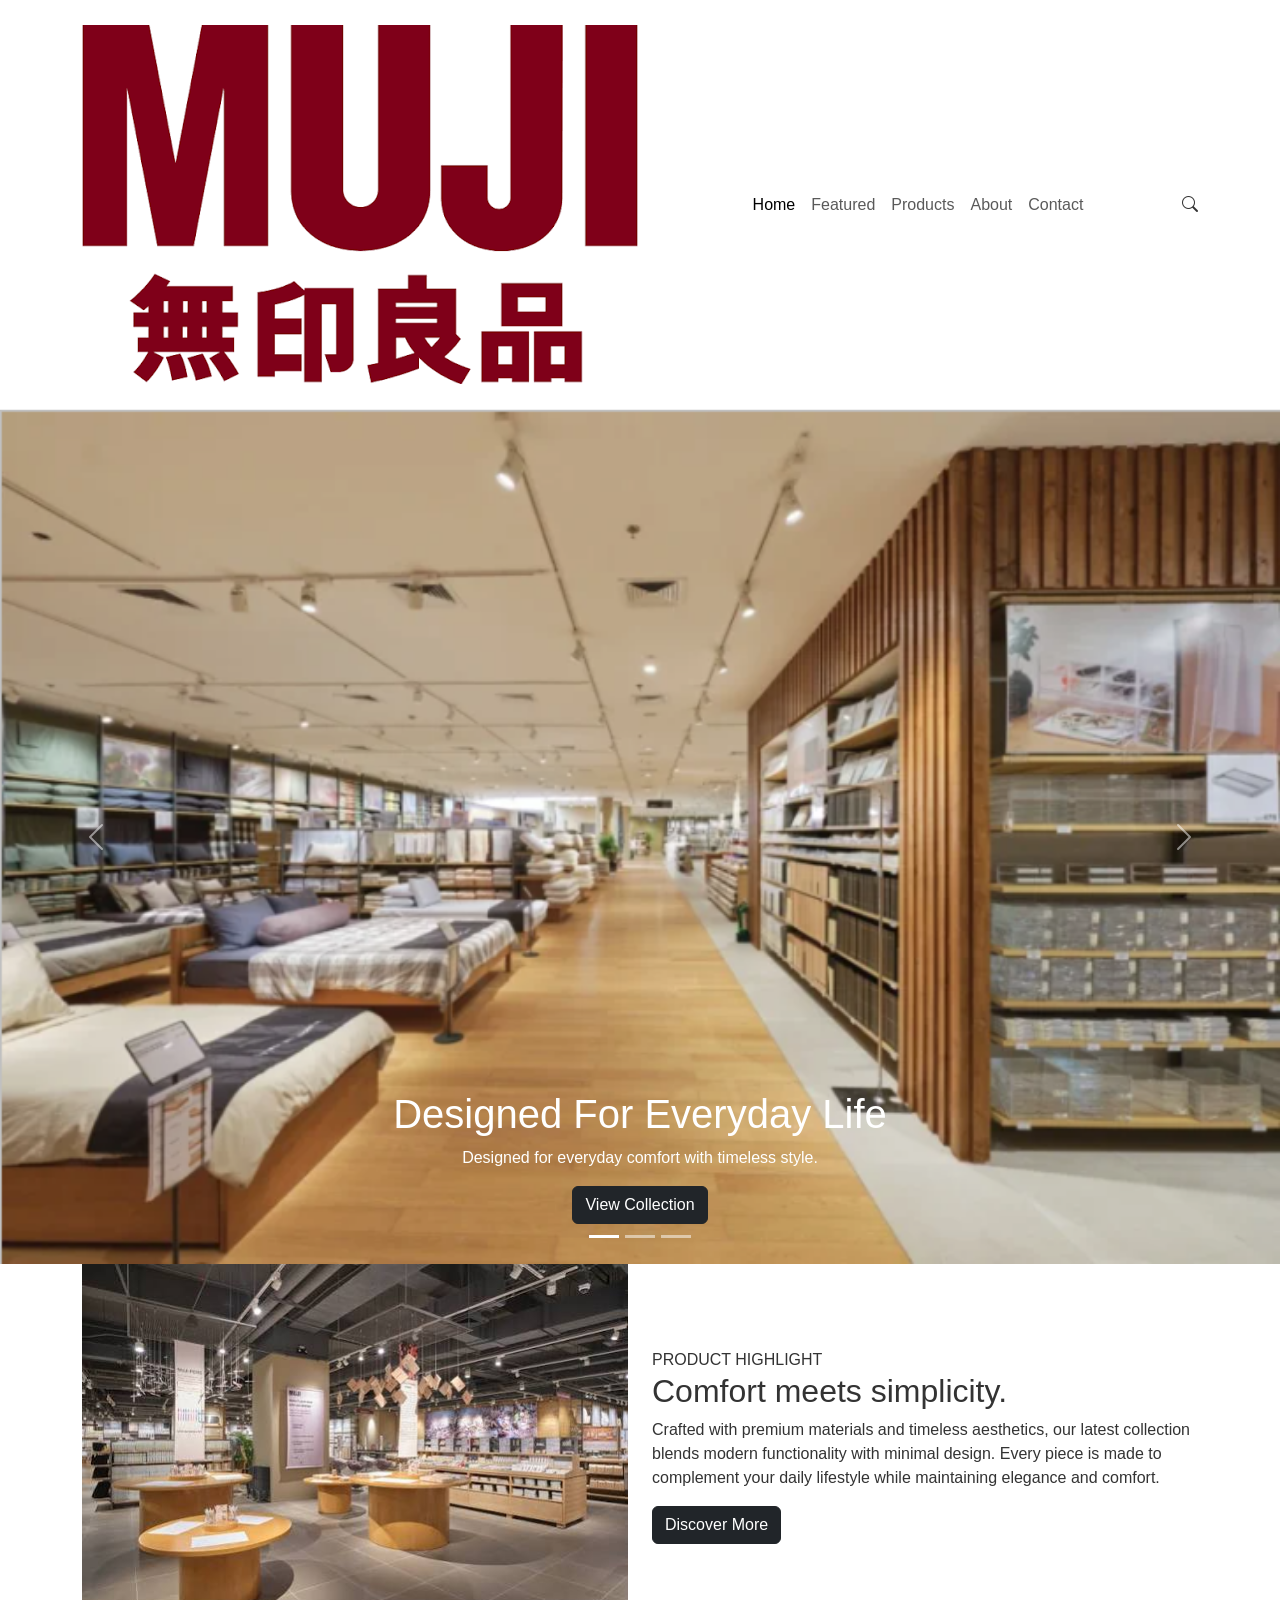
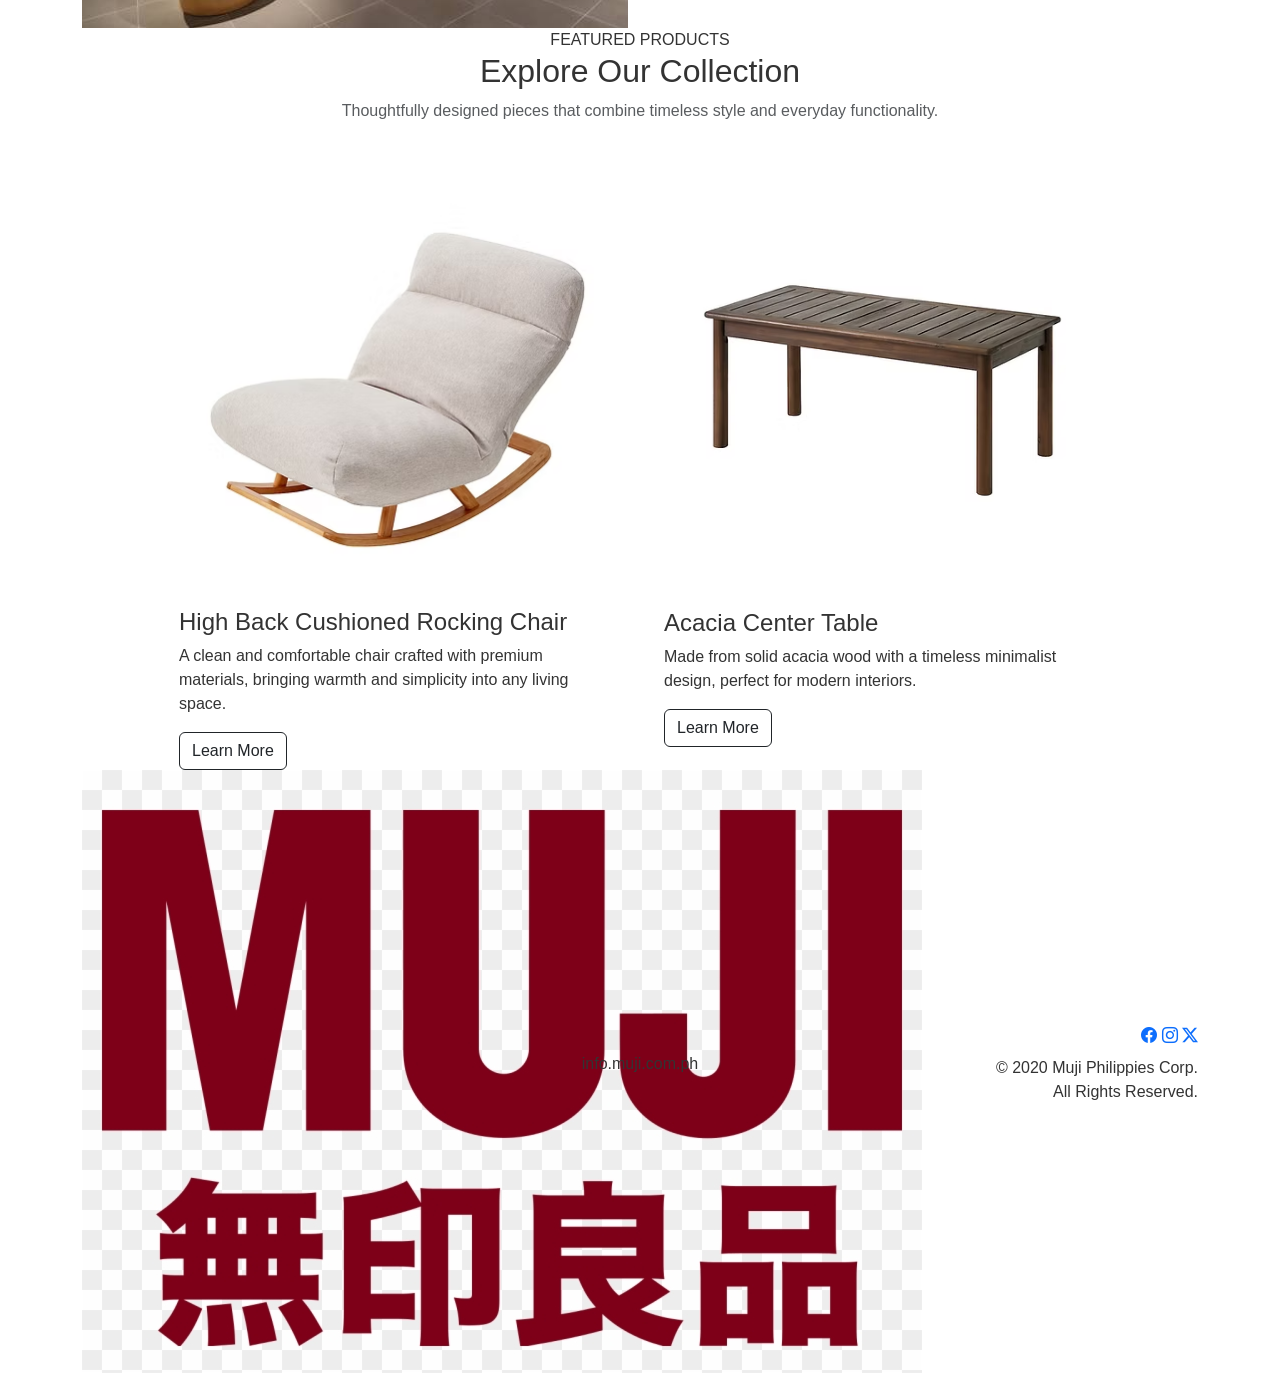
==== index.html @ a1cabf9c "Added HTML, CSS, and images Added individual files rather than folders containing said files" ====
<!DOCTYPE html>
<html lang="en">

<head>
    <meta charset="UTF-8">
    <meta name="viewport" content="width=device-width, initial-scale=1.0">
    <title>MUJI</title>
    <link href="https://cdn.jsdelivr.net/npm/bootstrap@5.3.3/dist/css/bootstrap.min.css" rel="stylesheet">
    <link rel="stylesheet" href="https://cdn.jsdelivr.net/npm/bootstrap-icons@1.11.3/font/bootstrap-icons.min.css">
    <link rel="stylesheet" href="style.css">
</head>

<body>
    <nav class="navbar navbar-expand-lg fixed-top">
        <div class="container">
            <a class="navbar-brand" href="#">
                <img src="logo.png" class="logo" alt="Logo">
            </a>

            <button class="navbar-toggler" type="button" data-bs-toggle="collapse" data-bs-target="#navbarNav">
                <span class="navbar-toggler-icon"></span>
            </button>

            <div class="collapse navbar-collapse justify-content-center" id="navbarNav">
                <ul class="navbar-nav">
                    <li class="nav-item">
                        <a class="nav-link active" href="#">Home</a>
                    </li>

                    <li class="nav-item">
                        <a class="nav-link" href="#featured">Featured</a>
                    </li>

                    <li class="nav-item">
                        <a class="nav-link" href="#products">Products</a>
                    </li>

                    <li class="nav-item">
                        <a class="nav-link" href="#about">About</a>
                    </li>

                    <li class="nav-item">
                        <a class="nav-link" href="#contact">Contact</a>
                    </li>

                </ul>

            </div>

            <div class="d-none d-lg-flex align-items-center">
                <i class="bi bi-search search-icon"></i>

            </div>

        </div>

    </nav>

    <section id="hero">

        <div id="heroCarousel" class="carousel slide carousel-fade" data-bs-ride="carousel" data-bs-interval="4000">
            <div class="carousel-indicators">

                <button type="button" data-bs-target="#heroCarousel" data-bs-slide-to="0" class="active"></button>

                <button type="button" data-bs-target="#heroCarousel" data-bs-slide-to="1"></button>

                <button type="button" data-bs-target="#heroCarousel" data-bs-slide-to="2"></button>

            </div>

            <div class="carousel-inner">
                <div class="carousel-item active">
                    <img src="muji hero.png" class="d-block w-100 hero-image" alt="Bedroom">
                    <div class="carousel-caption">
                        <h1>Designed For Everyday Life</h1>
                        <p>Designed for everyday comfort with timeless style.</p>
                        <a href="#products" class="btn btn-dark">View Collection</a>

                    </div>

                </div>

                <div class="carousel-item">
                    <img src="muji hero 2.jpg" class="d-block w-100 hero-image" alt="Kitchenware">
                    <div class="carousel-caption">
                        <h1>Natural Materials.<br>
                            Modern Living.</h1>
                        <p>Minimal design with maximum functionality.</p>
                        <a href="#featured" class="btn btn-dark">Explore</a>

                    </div>

                </div>

                <div class="carousel-item">
                    <img src="muji hero 3.jpg" class="d-block w-100 hero-image" alt="Clothes">
                    <div class="carousel-caption">
                        <h1>Comfort,<br>
                            Meets Simplicity.
                        </h1>
                        <p>Inspired by simplicity and thoughtful craftsmanship.</p>
                        <a href="#about" class="btn btn-dark">Learn More</a>

                    </div>

                </div>

            </div>

            <button class="carousel-control-prev" type="button" data-bs-target="#heroCarousel" data-bs-slide="prev">
                <span class="carousel-control-prev-icon"></span>
            </button>

            <button class="carousel-control-next" type="button" data-bs-target="#heroCarousel" data-bs-slide="next">
                <span class="carousel-control-next-icon"></span>
            </button>

        </div>

    </section>

    <section id="featured" class="featured-image">

        <div class="container-fluid p-0">
            <div class="row g-0">
                <div class="col-12">
                </div>

            </div>

        </div>

    </section>

    <section class="product-highlight">

        <div class="container">
            <div class="row align-items-center">
                <div class="col-lg-6 mb-5 mb-lg-0">
                    <img src="muji uptc 3.jpg" class="img-fluid" alt="Highlight Product">

                </div>

                <div class="col-lg-6">
                    <span class="section-label">PRODUCT HIGHLIGHT</span>
                    <h2>Comfort meets simplicity.</h2>
                    <p>Crafted with premium materials and timeless aesthetics, our latest collection blends modern
                        functionality with minimal design. Every piece is made to complement your daily lifestyle while
                        maintaining elegance and comfort.</p>

                    <a href="#products" class="btn btn-dark">Discover More</a>

                </div>

            </div>

        </div>

    </section>

    <section id="products" class="featured-products">

        <div class="container">

            <div class="text-center mb-5">

                <span class="section-label">
                    FEATURED PRODUCTS
                </span>

                <h2>
                    Explore Our Collection
                </h2>

                <p class="text-muted">
                    Thoughtfully designed pieces that combine timeless style and everyday functionality.
                </p>

            </div>

            <div class="row justify-content-center g-5">

                <!-- Product 1 -->

                <div class="col-lg-5">

                    <div class="product-card">

                        <img src="chair.png" class="img-fluid" alt="Minimal Lounge Chair">

                        <div class="product-content">

                            <h4>High Back Cushioned Rocking Chair</h4>

                            <p>
                                A clean and comfortable chair crafted with premium materials,
                                bringing warmth and simplicity into any living space.
                            </p>

                            <a href="#" class="btn btn-outline-dark">
                                Learn More
                            </a>

                        </div>

                    </div>

                </div>

                <!-- Product 2 -->

                <div class="col-lg-5">

                    <div class="product-card">

                        <img src="table.png" class="img-fluid" alt="Acacia Center Table">

                        <div class="product-content">

                            <h4>Acacia Center Table</h4>

                            <p>
                                Made from solid acacia wood with a timeless minimalist design,
                                perfect for modern interiors.
                            </p>

                            <a href="#" class="btn btn-outline-dark">
                                Learn More
                            </a>

                        </div>

                    </div>

                </div>

            </div>

        </div>

    </section>

    <footer id="contact" class="footer">

        <div class="container">
            <div class="row justify-content-between align-items-center">
                <div class="col-lg-4">
                    <img src="footer logo.png" alt="Logo" class="footer-logo">

                </div>

                <div class="col-lg-4 text-center">
                    <p>
                        info.muji.com.ph
                    </p>

                </div>

                <div class="col-lg-4 text-lg-end">
                    <div class="social-icons">

                        <a href="#"><i class="bi bi-facebook"></i></a>

                        <a href="#"><i class="bi bi-instagram"></i></a>

                        <a href="#"><i class="bi bi-twitter-x"></i></a>

                    </div>

                    <p class="mt-2">
                        © 2020 Muji Philippies Corp.<br>
                        All Rights Reserved.
                    </p>

                </div>

            </div>

        </div>

    </footer>

    <script src="https://cdn.jsdelivr.net/npm/bootstrap@5.3.3/dist/js/bootstrap.bundle.min.js"></script>

</body>

</html>
---- style.css ----
/* Typography & Reset */
* {
  box-sizing: border-box;
  margin: 0;
  padding: 0;
  font-family: "Helvetica Neue", Helvetica, Arial, sans-serif;
}

body {
  background-color: #ffffff;
  color: #333333;
}

/* Header & Navbar Layout */
.navbar {
  display: flex;
  justify-content: space-between;
  align-items: center;
  padding: 20px 40px;
  background-color: #ffffff;
  border-bottom: 1px solid #f0f0f0;
  position: relative;
  z-index: 100;
}

.logo-container {
  display: flex;
  flex-direction: column;
  color: #7f0019; /* Signature MUJI Red */
  font-weight: bold;
  line-height: 1.1;
}

.brand-en {
  font-size: 32px;
  letter-spacing: 1px;
}

.brand-jp {
  font-size: 14px;
  letter-spacing: 2px;
}

/* Base Desktop Nav Styles */
.nav-links {
  display: flex;
  align-items: center;
  gap: 35px;
}

.nav-links a {
  text-decoration: none;
  color: #7f0019;
  font-size: 16px;
  font-weight: 500;
  transition: opacity 0.2s;
}

.nav-links a:hover {
  opacity: 0.6;
}

/* Expandable Search Component Box */
.search-container {
  display: flex;
  align-items: center;
  border-bottom: 1px solid transparent;
  transition: border-color 0.3s ease-in-out;
  padding-bottom: 2px;
}

.search-container.active {
  border-color: #333333;
}

.search-input {
  width: 0;
  opacity: 0;
  border: none;
  outline: none;
  font-size: 15px;
  padding: 0;
  color: #7f0019;
  transition: width 0.3s ease-in-out, opacity 0.2s ease-in-out, padding 0.3s;
}

.search-container.active .search-input {
  width: 180px; /* Expand transition width smoothly */
  opacity: 1;
  padding: 0 8px;
}

.search-btn {
  background: none;
  border: none;
  cursor: pointer;
  color: #000000;
  display: flex;
  align-items: center;
  padding: 4px;
  transition: transform 0.2s;
}

.search-btn:hover {
  opacity: 0.7;
}

/* Mobile Hamburger Button Styling Setup */
.hamburger {
  display: none;
  flex-direction: column;
  justify-content: space-between;
  width: 30px;
  height: 21px;
  background: transparent;
  border: none;
  cursor: pointer;
  padding: 0;
  z-index: 110;
}

.hamburger span {
  width: 100%;
  height: 3px;
  background-color: #7f0019;
  transition: all 0.3s ease-in-out;
}

/* Main Layout Wrapper */
.content-wrapper {
  max-width: 800px;
  margin: 60px auto;
  padding: 0 24px;
}

.page-title {
  text-align: center;
  font-size: 48px;
  font-weight: 400;
  margin-bottom: 50px;
  color: #000000;
}

/* Accordion Component Layout styling */
.accordion-container {
  max-width: 450px;
  margin: 0 auto;
}

.accordion-item {
  border-bottom: 1px solid #333333;
  transition: opacity 0.3s ease;
}

/* Clean utility modifier for filtering search matches */
.accordion-item.hidden {
  display: none;
}

.accordion-header {
  width: 100%;
  display: flex;
  justify-content: space-between;
  align-items: center;
  background: none;
  border: none;
  padding: 14px 0;
  font-size: 22px;
  color: #000000;
  cursor: pointer;
  text-align: left;
}

.chevron {
  width: 0;
  height: 0;
  border-left: 8px solid transparent;
  border-right: 8px solid transparent;
  border-top: 10px solid #7f0019;
  transition: transform 0.3s ease;
  margin-right: 5px;
}

.accordion-item.active .chevron {
  transform: rotate(-180deg);
}

.accordion-content {
  max-height: 0;
  overflow: hidden;
  transition: max-height 0.3s ease-out;
}

.accordion-content p {
  padding: 10px 0 20px 0;
  color: #7f0019;
  font-size: 15px;
  line-height: 1.5;
}

/* --- Responsive Layout Breaks Mobile Screens (< 768px) --- */
@media (max-width: 767px) {
  .navbar {
    padding: 15px 24px;
  }
  
  .brand-en {
    font-size: 26px;
  }
  
  .brand-jp {
    font-size: 11px;
  }

  .hamburger {
    display: flex;
  }

  .hamburger.open span:nth-child(1) {
    transform: translateY(9px) rotate(45deg);
  }

  .hamburger.open span:nth-child(2) {
    opacity: 0;
  }

  .hamburger.open span:nth-child(3) {
    transform: translateY(-9px) rotate(-45deg);
  }

  /* Convert Top Menu strip to standard Mobile Slide Overlay */
  .nav-links {
    position: fixed;
    top: 0;
    right: -100%;
    width: 70%;
    height: 100vh;
    background-color: #ffffff;
    flex-direction: column;
    align-items: flex-start;
    padding: 100px 40px;
    gap: 25px;
    box-shadow: -5px 0 15px rgba(0, 0, 0, 0.05);
    transition: right 0.4s ease-in-out;
  }

  .nav-links.open {
    right: 0;
  }

  .nav-links a {
    font-size: 20px;
    width: 100%;
    padding-bottom: 10px;
    border-bottom: 1px solid #f5f5f5;
  }

  /* Search Adjustments on Mobile Overlay screens */
  .search-container {
    width: 100%;
    margin-top: 15px;
    border-bottom: 1px solid #7f0019;
  }
  
  .search-input {
    width: 100% !important;
    opacity: 1 !important;
    padding: 8px 0;
  }
  
  .search-btn {
    order: -1; 
    padding-left: 0;
  }

  .page-title {
    font-size: 36px;
    margin-bottom: 30px;
  }
  
  .accordion-header {
    font-size: 18px;
    padding: 12px 0;
  }
}
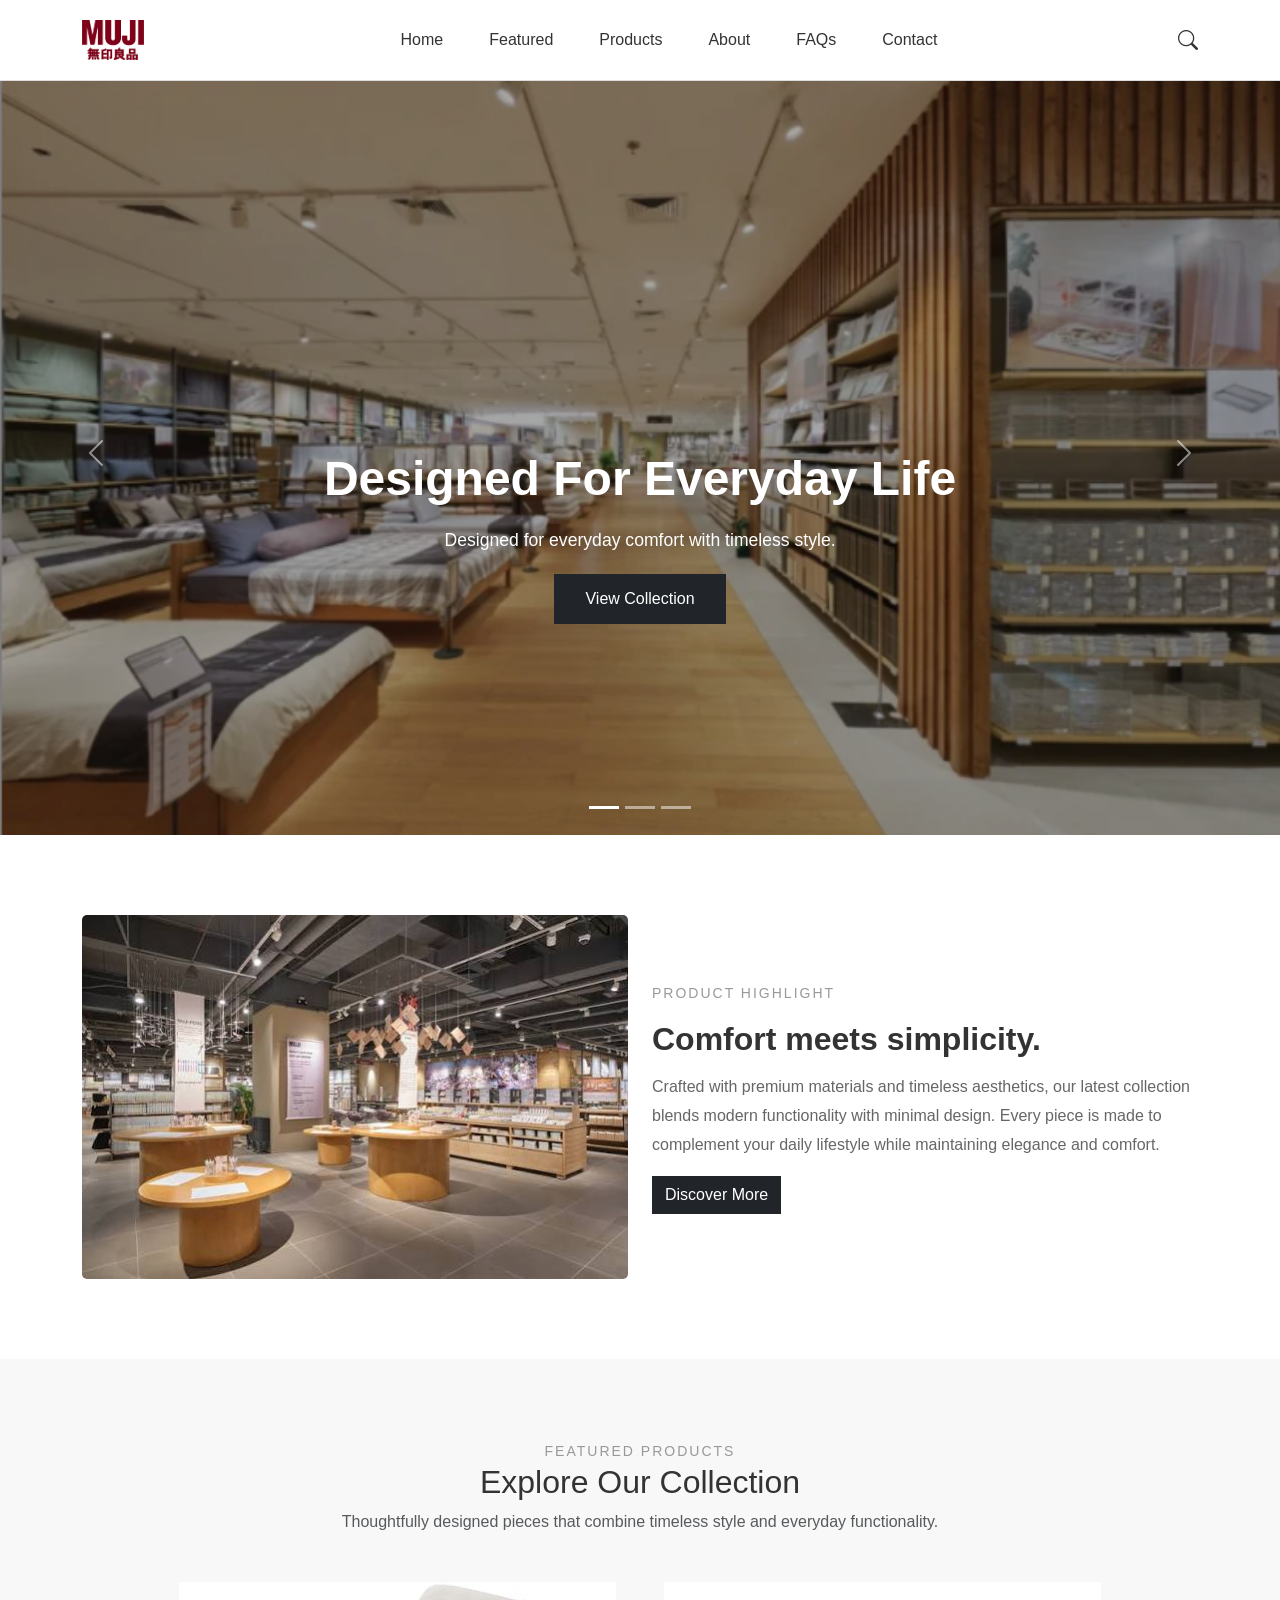
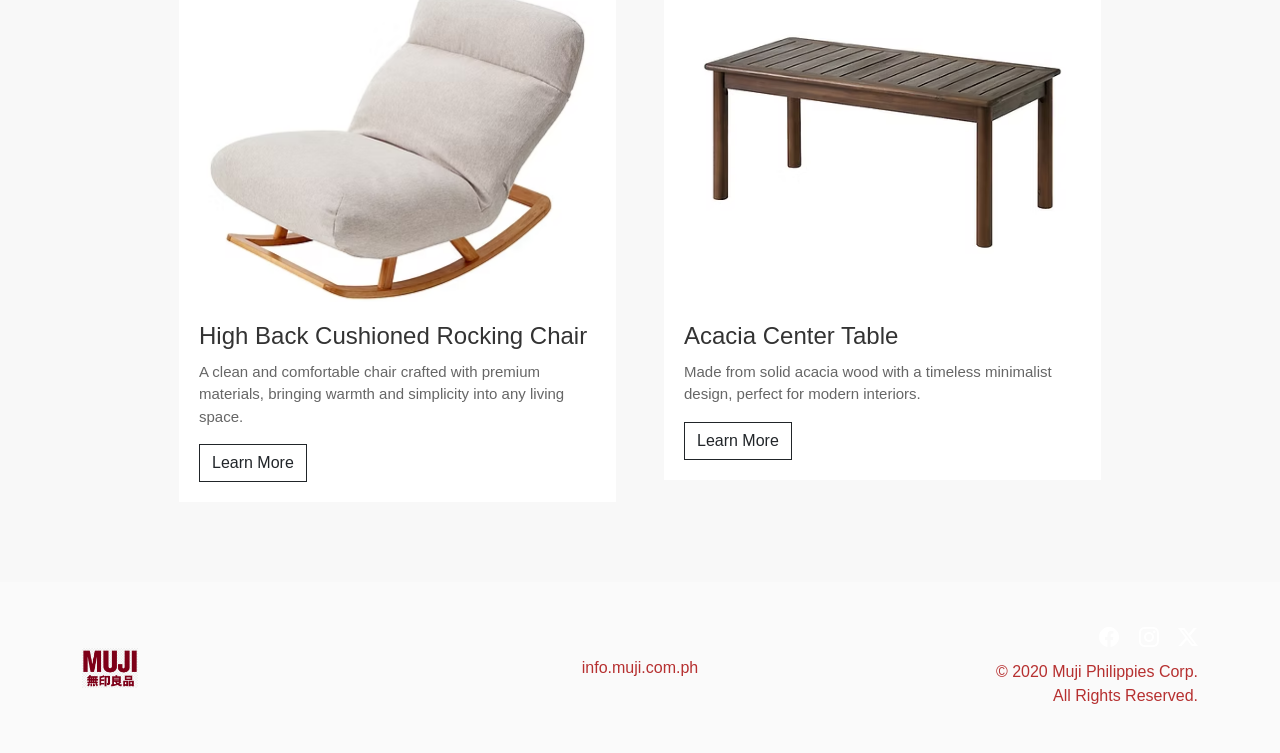
==== commit e93b4a08: "Added and organized files for the MUJI site" ====
--- a/index.html
+++ b/index.html
@@ -36,7 +36,11 @@
                     </li>
 
                     <li class="nav-item">
-                        <a class="nav-link" href="#about">About</a>
+                        <a class="nav-link" href="about.html">About</a>
+                    </li>
+
+                    <li class="nav-item">
+                        <a class="nav-link" href="faq.html">FAQs</a>
                     </li>
 
                     <li class="nav-item">
--- a/style.css
+++ b/style.css
@@ -1,285 +1,203 @@
-/* Typography & Reset */
-* {
-  box-sizing: border-box;
-  margin: 0;
-  padding: 0;
-  font-family: "Helvetica Neue", Helvetica, Arial, sans-serif;
-}
-
-body {
-  background-color: #ffffff;
-  color: #333333;
-}
-
-/* Header & Navbar Layout */
-.navbar {
-  display: flex;
-  justify-content: space-between;
-  align-items: center;
-  padding: 20px 40px;
-  background-color: #ffffff;
-  border-bottom: 1px solid #f0f0f0;
-  position: relative;
-  z-index: 100;
-}
-
-.logo-container {
-  display: flex;
-  flex-direction: column;
-  color: #7f0019; /* Signature MUJI Red */
-  font-weight: bold;
-  line-height: 1.1;
-}
-
-.brand-en {
-  font-size: 32px;
-  letter-spacing: 1px;
-}
-
-.brand-jp {
-  font-size: 14px;
-  letter-spacing: 2px;
-}
-
-/* Base Desktop Nav Styles */
-.nav-links {
-  display: flex;
-  align-items: center;
-  gap: 35px;
-}
-
-.nav-links a {
-  text-decoration: none;
-  color: #7f0019;
-  font-size: 16px;
-  font-weight: 500;
-  transition: opacity 0.2s;
-}
-
-.nav-links a:hover {
-  opacity: 0.6;
-}
-
-/* Expandable Search Component Box */
-.search-container {
-  display: flex;
-  align-items: center;
-  border-bottom: 1px solid transparent;
-  transition: border-color 0.3s ease-in-out;
-  padding-bottom: 2px;
-}
-
-.search-container.active {
-  border-color: #333333;
-}
-
-.search-input {
-  width: 0;
-  opacity: 0;
-  border: none;
-  outline: none;
-  font-size: 15px;
-  padding: 0;
-  color: #7f0019;
-  transition: width 0.3s ease-in-out, opacity 0.2s ease-in-out, padding 0.3s;
-}
-
-.search-container.active .search-input {
-  width: 180px; /* Expand transition width smoothly */
-  opacity: 1;
-  padding: 0 8px;
-}
-
-.search-btn {
-  background: none;
-  border: none;
-  cursor: pointer;
-  color: #000000;
-  display: flex;
-  align-items: center;
-  padding: 4px;
-  transition: transform 0.2s;
-}
-
-.search-btn:hover {
-  opacity: 0.7;
-}
-
-/* Mobile Hamburger Button Styling Setup */
-.hamburger {
-  display: none;
-  flex-direction: column;
-  justify-content: space-between;
-  width: 30px;
-  height: 21px;
-  background: transparent;
-  border: none;
-  cursor: pointer;
-  padding: 0;
-  z-index: 110;
-}
-
-.hamburger span {
-  width: 100%;
-  height: 3px;
-  background-color: #7f0019;
-  transition: all 0.3s ease-in-out;
-}
-
-/* Main Layout Wrapper */
-.content-wrapper {
-  max-width: 800px;
-  margin: 60px auto;
-  padding: 0 24px;
-}
-
-.page-title {
-  text-align: center;
-  font-size: 48px;
-  font-weight: 400;
-  margin-bottom: 50px;
-  color: #000000;
-}
-
-/* Accordion Component Layout styling */
-.accordion-container {
-  max-width: 450px;
-  margin: 0 auto;
-}
-
-.accordion-item {
-  border-bottom: 1px solid #333333;
-  transition: opacity 0.3s ease;
-}
-
-/* Clean utility modifier for filtering search matches */
-.accordion-item.hidden {
-  display: none;
-}
-
-.accordion-header {
-  width: 100%;
-  display: flex;
-  justify-content: space-between;
-  align-items: center;
-  background: none;
-  border: none;
-  padding: 14px 0;
-  font-size: 22px;
-  color: #000000;
-  cursor: pointer;
-  text-align: left;
-}
-
-.chevron {
-  width: 0;
-  height: 0;
-  border-left: 8px solid transparent;
-  border-right: 8px solid transparent;
-  border-top: 10px solid #7f0019;
-  transition: transform 0.3s ease;
-  margin-right: 5px;
-}
-
-.accordion-item.active .chevron {
-  transform: rotate(-180deg);
-}
-
-.accordion-content {
-  max-height: 0;
-  overflow: hidden;
-  transition: max-height 0.3s ease-out;
-}
-
-.accordion-content p {
-  padding: 10px 0 20px 0;
-  color: #7f0019;
-  font-size: 15px;
-  line-height: 1.5;
-}
-
-/* --- Responsive Layout Breaks Mobile Screens (< 768px) --- */
-@media (max-width: 767px) {
-  .navbar {
-    padding: 15px 24px;
-  }
-  
-  .brand-en {
-    font-size: 26px;
-  }
-  
-  .brand-jp {
-    font-size: 11px;
-  }
-
-  .hamburger {
-    display: flex;
-  }
-
-  .hamburger.open span:nth-child(1) {
-    transform: translateY(9px) rotate(45deg);
-  }
-
-  .hamburger.open span:nth-child(2) {
-    opacity: 0;
-  }
-
-  .hamburger.open span:nth-child(3) {
-    transform: translateY(-9px) rotate(-45deg);
-  }
-
-  /* Convert Top Menu strip to standard Mobile Slide Overlay */
-  .nav-links {
-    position: fixed;
-    top: 0;
-    right: -100%;
-    width: 70%;
-    height: 100vh;
-    background-color: #ffffff;
-    flex-direction: column;
-    align-items: flex-start;
-    padding: 100px 40px;
-    gap: 25px;
-    box-shadow: -5px 0 15px rgba(0, 0, 0, 0.05);
-    transition: right 0.4s ease-in-out;
-  }
-
-  .nav-links.open {
-    right: 0;
-  }
-
-  .nav-links a {
-    font-size: 20px;
-    width: 100%;
-    padding-bottom: 10px;
-    border-bottom: 1px solid #f5f5f5;
-  }
-
-  /* Search Adjustments on Mobile Overlay screens */
-  .search-container {
-    width: 100%;
-    margin-top: 15px;
-    border-bottom: 1px solid #7f0019;
-  }
-  
-  .search-input {
-    width: 100% !important;
-    opacity: 1 !important;
-    padding: 8px 0;
-  }
-  
-  .search-btn {
-    order: -1; 
-    padding-left: 0;
-  }
-
-  .page-title {
-    font-size: 36px;
-    margin-bottom: 30px;
-  }
-  
-  .accordion-header {
-    font-size: 18px;
-    padding: 12px 0;
-  }
-}
+* {
+    margin: 0;
+    padding: 0;
+    box-sizing: border-box;
+}
+
+body {
+    font-family: 'Poppins', sans-serif;
+    color: #333;
+    background: #fff;
+}
+
+section {
+    padding: 80px 0;
+}
+
+img {
+    width: 100%;
+}
+
+.navbar {
+    background: #fff;
+    border-bottom: 1px solid #ddd;
+    padding: 15px 0;
+}
+
+.logo {
+    height: 40px;
+}
+
+.nav-link {
+    color: #333 !important;
+    margin: 0 15px;
+    font-weight: 500;
+}
+
+.nav-link:hover {
+    color: #777 !important;
+}
+
+.search-icon {
+    font-size: 20px;
+    cursor: pointer;
+}
+
+#hero {
+    padding: 0;
+    margin-top: 70px;
+}
+
+.hero-image {
+    height: 85vh;
+    object-fit: cover;
+    filter: brightness(65%);
+}
+
+.carousel-caption {
+    bottom: 25%;
+}
+
+.carousel-caption h1 {
+    font-size: 3rem;
+    font-weight: 700;
+}
+
+.carousel-caption p {
+    font-size: 1.1rem;
+    margin: 20px 0;
+}
+
+.carousel-caption .btn {
+    padding: 12px 30px;
+}
+
+.featured-image {
+    padding: 0;
+}
+
+.featured-image img {
+    height: 500px;
+    object-fit: cover;
+}
+
+.product-highlight img {
+    border-radius: 5px;
+}
+
+.product-highlight h2 {
+    margin: 15px 0;
+    font-weight: 600;
+}
+
+.product-highlight p {
+    color: #666;
+    line-height: 1.8;
+}
+
+.section-label {
+    font-size: 14px;
+    color: #999;
+    letter-spacing: 2px;
+}
+
+.featured-products {
+    background: #f8f8f8;
+}
+
+.product-card {
+    background: #fff;
+    transition: .3s;
+}
+
+.product-card img {
+    height: 320px;
+    object-fit: cover;
+}
+
+.product-card:hover {
+    transform: translateY(-5px);
+}
+
+.product-content {
+    padding: 20px;
+}
+
+.product-content h4 {
+    margin-bottom: 10px;
+}
+
+.product-content p {
+    color: #666;
+    font-size: 15px;
+}
+
+.btn {
+    border-radius: 0;
+}
+
+.footer {
+    background: #fafafa;
+    color: #b63030;
+    padding: 40px 0;
+}
+
+.footer-logo {
+    height: 40px;
+    width: auto;
+}
+
+.footer p {
+    margin: 5px 0;
+}
+
+.social-icons a {
+    color: #fff;
+    font-size: 20px;
+    margin-left: 15px;
+    text-decoration: none;
+}
+
+.social-icons a:hover {
+    color: #ccc;
+}
+
+@media (max-width:768px) {
+
+    .carousel-caption {
+        bottom: 15%;
+    }
+
+    .carousel-caption h1 {
+        font-size: 2rem;
+    }
+
+    .carousel-caption p {
+        font-size: 1rem;
+    }
+
+    .hero-image {
+        height: 60vh;
+    }
+
+    .featured-image img {
+        height: 300px;
+    }
+
+    .product-card img {
+        height: 250px;
+    }
+
+    .footer {
+        text-align: center;
+    }
+
+    .social-icons {
+        margin-top: 20px;
+    }
+
+    .social-icons a {
+        margin: 0 10px;
+    }
+
+}
